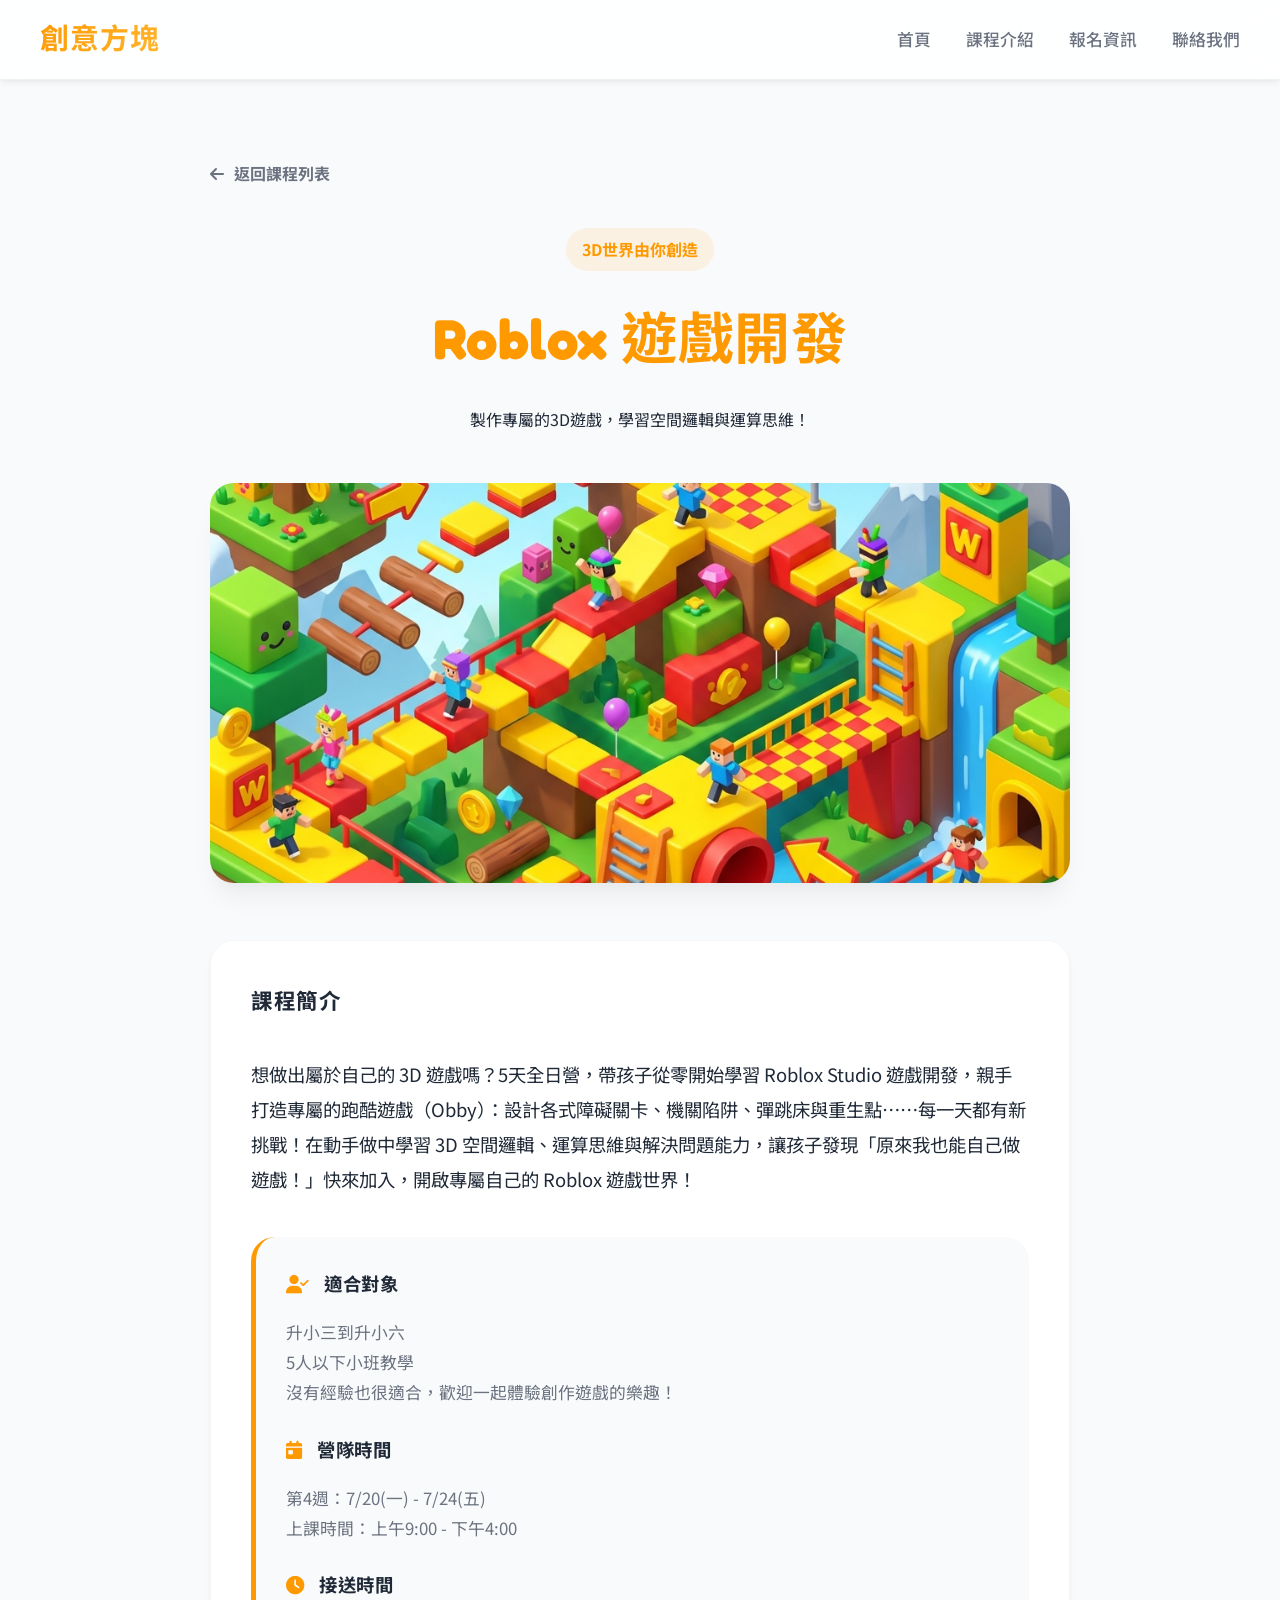
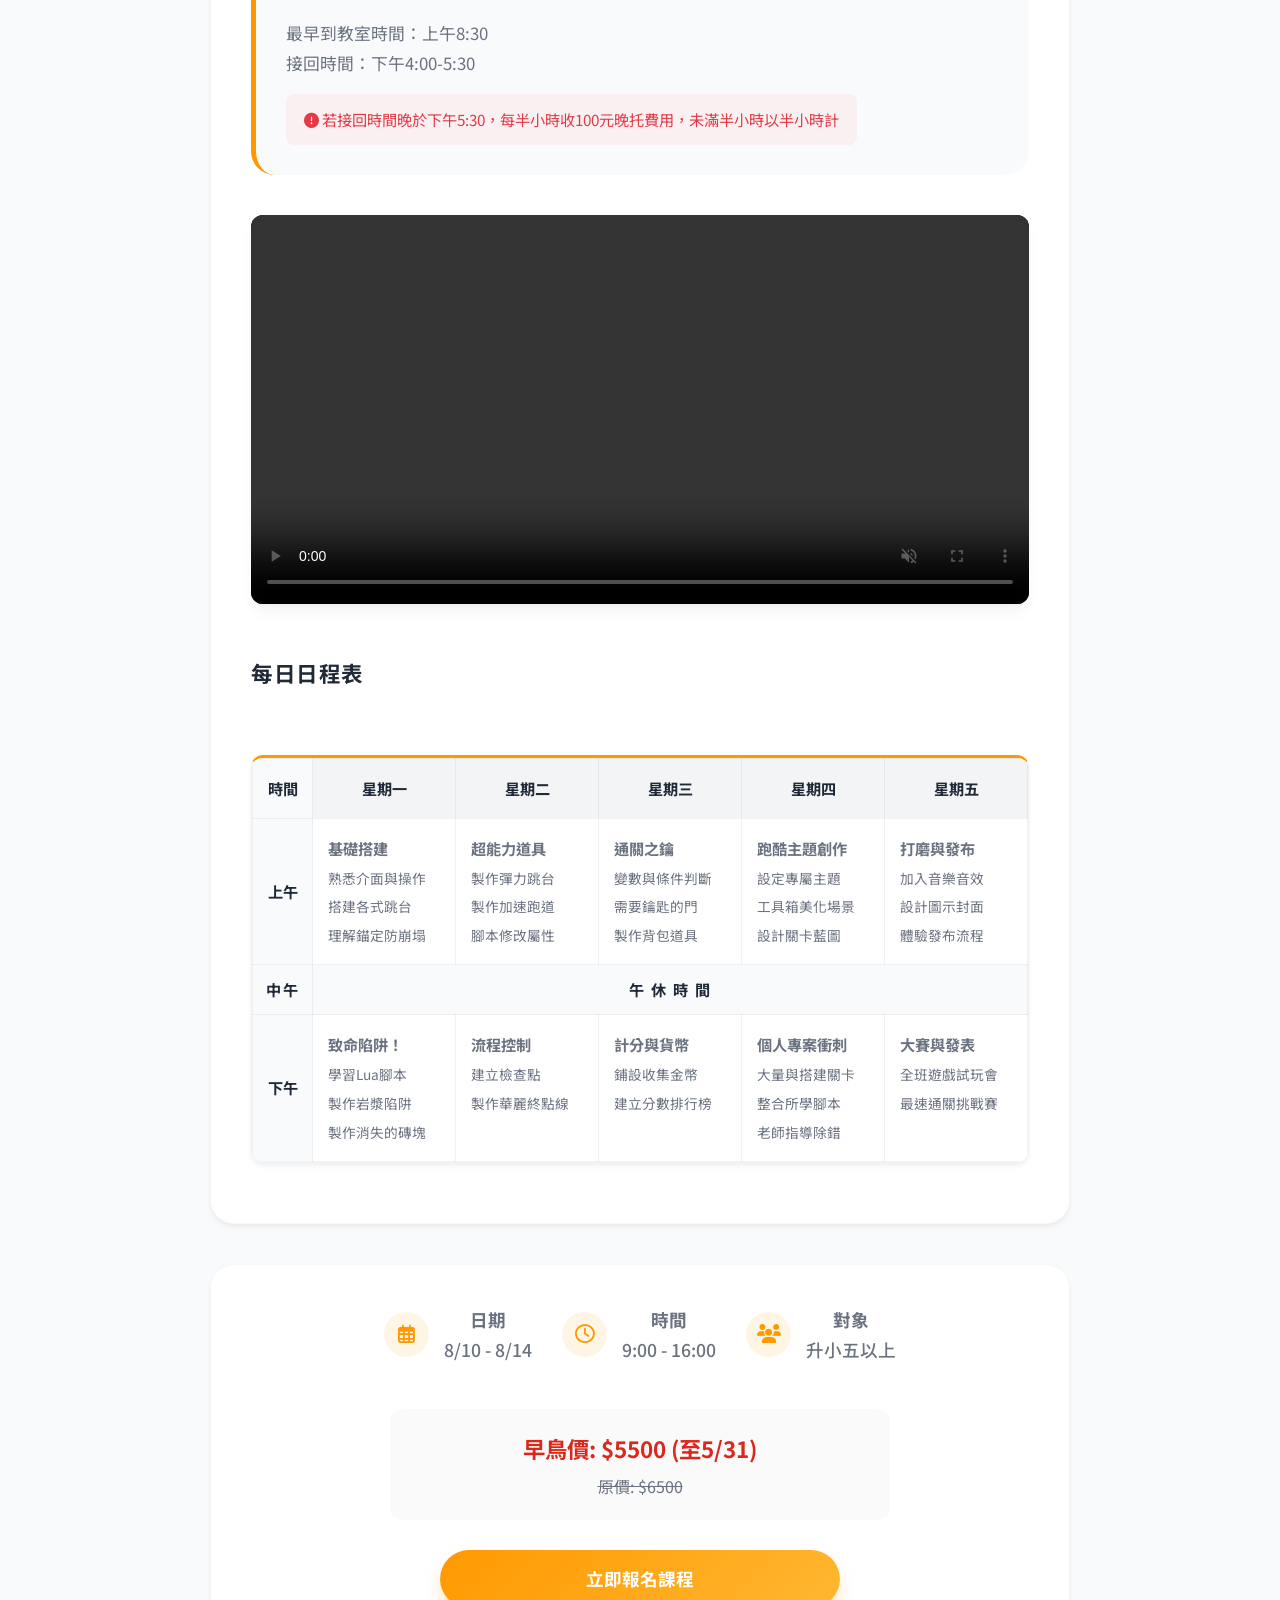
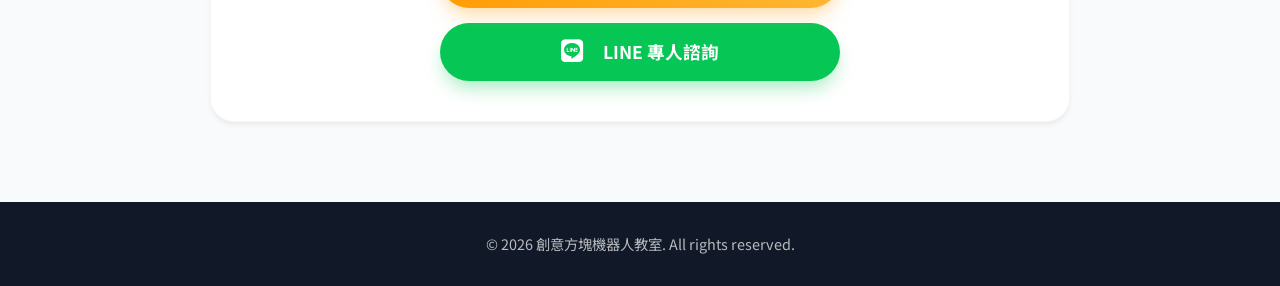
==== course-roblox.html @ 038cf98d "Initial commit with course layout updates" ====
<!DOCTYPE html>
<html lang="zh-TW">
<head>
    <meta charset="UTF-8">
    <meta name="viewport" content="width=device-width, initial-scale=1.0">
    <title>Roblox 遊戲開發 | 創意方塊</title>
    <link rel="stylesheet" href="style.css">
    <link href="https://fonts.googleapis.com/css2?family=Fredoka+One&family=Noto+Sans+TC:wght@400;500;700;900&display=swap" rel="stylesheet">
    <link rel="stylesheet" href="https://cdnjs.cloudflare.com/ajax/libs/font-awesome/6.4.0/css/all.min.css">
    <style>
        .course-page { 
            background: var(--bg-light);
            min-height: 100vh;
            display: flex;
            flex-direction: column;
        }
        .course-detail { 
            padding: 80px 20px; 
            max-width: 900px; 
            margin: 0 auto; 
            flex-grow: 1;
        }
        .course-header {
            text-align: center;
            margin-bottom: 50px;
        }
        .course-header h1 { 
            font-size: 3.5rem; 
            color: var(--primary-color); 
            margin-bottom: 20px; 
        }
        .course-badge {
            display: inline-block;
            background: var(--primary-light);
            color: var(--primary-color);
            padding: 8px 16px;
            border-radius: 50px;
            font-weight: 700;
            margin-bottom: 20px;
        }
        .hero-img { 
            width: 100%; 
            height: 400px;
            object-fit: cover;
            border-radius: var(--border-radius-main); 
            margin-bottom: 50px; 
            box-shadow: var(--shadow-lg); 
        }
        .content-grid { display: flex; flex-direction: column; gap: 40px; }
        .course-article {
            background: var(--bg-white);
            padding: 40px;
            border-radius: var(--border-radius-main);
            box-shadow: var(--shadow-sm);
            border: 1px solid rgba(0,0,0,0.03);
            font-size: 1.15rem; 
            line-height: 1.9; 
            color: var(--text-primary);
        }
        .sidebar-info {
            background: var(--bg-white);
            padding: 40px;
            border-radius: var(--border-radius-main);
            box-shadow: var(--shadow-sm);
            border: 1px solid rgba(0,0,0,0.03);
            text-align: center;
        }
        .info-list {
            list-style: none;
            margin-bottom: 30px;
            display: flex;
            justify-content: center;
            flex-wrap: wrap;
            gap: 30px;
        }
        .info-list li {
            font-size: 1.1rem;
            color: var(--text-secondary);
            display: flex;
            align-items: center;
            gap: 15px;
            margin-bottom: 15px;
            font-weight: 500;
        }
        .info-list i { color: var(--primary-color); display: flex; justify-content: center; align-items: center; width: 45px; height: 45px; flex-shrink: 0; font-size: 1.2rem; background: var(--primary-light); border-radius: 50%; }
        .price-box {
            background: rgba(0,0,0,0.02);
            padding: 20px;
            border-radius: var(--border-radius-sm);
            text-align: center;
            margin-bottom: 30px;
            max-width: 500px;
            margin-left: auto;
            margin-right: auto;
        }
        .price-box .early { color: var(--lego-red); font-size: 1.4rem; font-weight: 700; display: block; margin-bottom: 5px; }
        .price-box .orig { text-decoration: line-through; color: var(--text-secondary); }
        .back-btn {
            display: inline-flex;
            align-items: center;
            gap: 10px;
            color: var(--text-secondary);
            text-decoration: none;
            font-weight: 700;
            margin-bottom: 40px;
            transition: color 0.3s ease;
        }
        .back-btn:hover { color: var(--primary-color); }
        
        @media (max-width: 768px) {
            .content-grid { grid-template-columns: 1fr; }
            .course-header h1 { font-size: 2.5rem; }
            .hero-img { height: 250px; }
            .course-article { padding: 25px; }
        }
    </style>
</head>
<body class="course-page">
    <nav class="navbar">
        <div class="nav-container">
            <h1 class="logo">創意方塊</h1>
            <ul class="nav-links">
                <li><a href="index.html#home">首頁</a></li>
                <li><a href="index.html#courses">課程介紹</a></li>
                <li><a href="index.html#register">報名資訊</a></li>
                <li><a href="index.html#contact">聯絡我們</a></li>
            </ul>
        </div>
    </nav>

    <main class="course-detail">
        <a href="index.html#courses" class="back-btn"><i class="fa-solid fa-arrow-left"></i> 返回課程列表</a>
        
        <div class="course-header">
            <div class="course-badge">3D世界由你創造</div>
            <h1>Roblox 遊戲開發</h1>
            <p>製作專屬的3D遊戲，學習空間邏輯與運算思維！</p>
        </div>

        <img src="images/roblox.png" alt="Roblox 遊戲開發" class="hero-img">

        <div class="content-grid">
            <div class="course-article">
                <h3>課程簡介</h3>
                <br>
                <p>想做出屬於自己的 3D 遊戲嗎？5天全日營，帶孩子從零開始學習 Roblox Studio 遊戲開發，親手打造專屬的跑酷遊戲（Obby）：設計各式障礙關卡、機關陷阱、彈跳床與重生點……每一天都有新挑戰！在動手做中學習 3D 空間邏輯、運算思維與解決問題能力，讓孩子發現「原來我也能自己做遊戲！」快來加入，開啟專屬自己的 Roblox 遊戲世界！</p>
                <div class="course-logistics" style="border-left-color: var(--primary-color);">
                    <h4><i class="fa-solid fa-user-check" style="color: var(--primary-color);"></i> 適合對象</h4>
                    <p>升小三到升小六<br>5人以下小班教學<br>沒有經驗也很適合，歡迎一起體驗創作遊戲的樂趣！</p>
                    
                    <h4><i class="fa-solid fa-calendar-day" style="color: var(--primary-color);"></i> 營隊時間</h4>
                    <p>第4週：7/20(一) - 7/24(五)<br>上課時間：上午9:00 - 下午4:00</p>
                    
                    <h4><i class="fa-solid fa-clock" style="color: var(--primary-color);"></i> 接送時間</h4>
                    <p>最早到教室時間：上午8:30<br>接回時間：下午4:00-5:30</p>
                    <p class="warning-text"><i class="fa-solid fa-circle-exclamation"></i> 若接回時間晚於下午5:30，每半小時收100元晚托費用，未滿半小時以半小時計</p>
                </div>
                <!-- 課程精選活動影片 -->
                <div class="video-container" style="margin-top: 40px; text-align: center; background: #000; border-radius: 12px; overflow: hidden; box-shadow: var(--shadow-md);">
                    <video autoplay loop muted controls playsinline preload="metadata" style="width: 100%; max-height: 600px; display: block; object-fit: contain;">
                        <source src="images/roblox/Roblox營4：5_Full HD 1080p_HIGH_FR30.mp4" type="video/mp4">
                        您的瀏覽器不支援此影片格式。
                    </video>
                </div>

                
                <h3 style="margin-top: 50px;">每日日程表</h3>
                <div class="schedule-container" style="border-top: 3px solid var(--primary-color);">
                    <table class="schedule-table">
                        <thead>
                            <tr>
                                <th class="time-col">時間</th>
                                <th>星期一</th>
                                <th>星期二</th>
                                <th>星期三</th>
                                <th>星期四</th>
                                <th>星期五</th>
                            </tr>
                        </thead>
                        <tbody>
                            <tr>
                                <td class="time-col">上午</td>
                                <td><strong>基礎搭建</strong><br><span style="font-size: 0.9em;">熟悉介面與操作<br>搭建各式跳台<br>理解錨定防崩塌</span></td>
                                <td><strong>超能力道具</strong><br><span style="font-size: 0.9em;">製作彈力跳台<br>製作加速跑道<br>腳本修改屬性</span></td>
                                <td><strong>通關之鑰</strong><br><span style="font-size: 0.9em;">變數與條件判斷<br>需要鑰匙的門<br>製作背包道具</span></td>
                                <td><strong>跑酷主題創作</strong><br><span style="font-size: 0.9em;">設定專屬主題<br>工具箱美化場景<br>設計關卡藍圖</span></td>
                                <td><strong>打磨與發布</strong><br><span style="font-size: 0.9em;">加入音樂音效<br>設計圖示封面<br>體驗發布流程</span></td>
                            </tr>
                            <tr class="break-row">
                                <td class="time-col">中午</td>
                                <td colspan="5">午 休 時 間</td>
                            </tr>
                            <tr>
                                <td class="time-col">下午</td>
                                <td><strong>致命陷阱！</strong><br><span style="font-size: 0.9em;">學習Lua腳本<br>製作岩漿陷阱<br>製作消失的磚塊</span></td>
                                <td><strong>流程控制</strong><br><span style="font-size: 0.9em;">建立檢查點<br>製作華麗終點線</span></td>
                                <td><strong>計分與貨幣</strong><br><span style="font-size: 0.9em;">鋪設收集金幣<br>建立分數排行榜</span></td>
                                <td><strong>個人專案衝刺</strong><br><span style="font-size: 0.9em;">大量與搭建關卡<br>整合所學腳本<br>老師指導除錯</span></td>
                                <td><strong>大賽與發表</strong><br><span style="font-size: 0.9em;">全班遊戲試玩會<br>最速通關挑戰賽</span></td>
                            </tr>
                        </tbody>
                    </table>
                </div>
            </div>

            <aside class="sidebar-info">
                <ul class="info-list">
                    <li><i class="fa-regular fa-calendar-days"></i> <div><strong>日期</strong><br>8/10 - 8/14</div></li>
                    <li><i class="fa-regular fa-clock"></i> <div><strong>時間</strong><br>9:00 - 16:00</div></li>
                    <li><i class="fa-solid fa-users"></i> <div><strong>對象</strong><br>升小五以上</div></li>
                </ul>

                <div class="price-box">
                    <span class="early">早鳥價: $5500 (至5/31)</span>
                    <span class="orig">原價: $6500</span>
                </div>

                <a href="https://forms.gle/Cyem3i9cvwZY5Ler5" target="_blank" rel="noopener noreferrer" class="btn btn-primary" style="display: inline-block; width: 100%; max-width: 400px; ">
                    立即報名課程
                </a>
                <div style="margin-top: 15px;">
                    <a href="https://lin.ee/r2JlDBU" target="_blank" rel="noopener noreferrer" class="btn" style="display: flex; align-items: center; justify-content: center; width: 100%; max-width: 400px; margin: 0 auto; background: #06C755; color: white; border: none; box-shadow: 0 10px 20px -5px rgba(6, 199, 85, 0.4);"><i class="fa-brands fa-line" style="font-size: 1.4rem; margin-right: 10px;"></i>LINE 專人諮詢</a>
                </div>
            </aside>
        </div>
    </main>

    <footer class="footer">
        <p>&copy; 2026 創意方塊機器人教室. All rights reserved.</p>
    </footer>
    <script src="script.js"></script>
</body>
</html>
---- style.css ----
@import url('https://fonts.googleapis.com/css2?family=Fredoka+One&family=Noto+Sans+TC:wght@400;500;700;900&display=swap');

:root {
    --primary-color: #FF9900;
    --primary-light: rgba(255, 153, 0, 0.1);

    /* Classic Vibrant Lego Colors */
    --lego-red: #da291c;
    --lego-blue: #0055bf;
    --lego-yellow: #fcd116;
    --lego-green: #237841;
    --lego-white: #FFFFFF;
    
    /* Backgrounds & Text */
    --bg-light: #F9FAFB;
    --bg-white: #FFFFFF;
    --text-primary: #1F2937;
    --text-secondary: #6B7280;
    
    /* Modern Shadows */
    --shadow-sm: 0 4px 6px -1px rgba(0, 0, 0, 0.05), 0 2px 4px -1px rgba(0, 0, 0, 0.03);
    --shadow-md: 0 10px 15px -3px rgba(0, 0, 0, 0.05), 0 4px 6px -2px rgba(0, 0, 0, 0.025);
    --shadow-lg: 0 20px 25px -5px rgba(0, 0, 0, 0.05), 0 10px 10px -5px rgba(0, 0, 0, 0.02);
    --shadow-hover: 0 25px 35px -5px rgba(0, 0, 0, 0.1), 0 15px 15px -5px rgba(0, 0, 0, 0.05);
    
    --border-radius-main: 24px;
    --border-radius-sm: 12px;
}

* {
    margin: 0;
    padding: 0;
    box-sizing: border-box;
}

body {
    font-family: 'Noto Sans TC', sans-serif;
    background-color: var(--bg-light);
    color: var(--text-primary);
    line-height: 1.7;
    overflow-x: hidden;
    -webkit-font-smoothing: antialiased;
}

h1, h2, h3, h4, .logo, .early-bird {
    font-family: 'Fredoka One', 'Noto Sans TC', sans-serif;
    letter-spacing: 0.5px;
}

/* Typography Utility */
.text-center { text-align: center; }

/* Sticky Navigation (Glassmorphism) */
.navbar {
    position: sticky;
    top: 0;
    background: rgba(255, 255, 255, 0.85);
    backdrop-filter: blur(12px);
    -webkit-backdrop-filter: blur(12px);
    z-index: 1000;
    padding: 15px 20px;
    border-bottom: 1px solid rgba(0,0,0,0.05);
    box-shadow: var(--shadow-sm);
}

.nav-container {
    max-width: 1200px;
    margin: 0 auto;
    display: flex;
    justify-content: space-between;
    align-items: center;
}

.logo {
    font-size: 1.8rem;
    color: var(--lego-red);
    letter-spacing: 1px;
    background: linear-gradient(135deg, var(--primary-color), #FFB732);
    -webkit-background-clip: text;
    -webkit-text-fill-color: transparent;
}

.nav-links {
    list-style: none;
    display: flex;
    gap: 35px;
}

.nav-links li a {
    text-decoration: none;
    color: var(--text-secondary);
    font-weight: 500;
    font-size: 1.05rem;
    position: relative;
    transition: color 0.3s ease;
}

.nav-links li a:hover {
    color: var(--lego-blue);
}

.nav-links li a::after {
    content: '';
    position: absolute;
    width: 0;
    height: 3px;
    bottom: -6px;
    left: 50%;
    transform: translateX(-50%);
    background-color: var(--lego-blue);
    border-radius: 3px;
    transition: width 0.3s ease;
}

.nav-links li a:hover::after {
    width: 100%;
}

/* Master Button Style */
.btn {
    display: inline-flex;
    align-items: center;
    justify-content: center;
    gap: 10px;
    padding: 14px 28px;
    border-radius: 50px;
    text-decoration: none;
    font-family: 'Noto Sans TC', sans-serif;
    font-weight: 700;
    font-size: 1.1rem;
    cursor: pointer;
    border: none;
    transition: all 0.3s cubic-bezier(0.4, 0, 0.2, 1);
}

.btn-primary { 
    background: linear-gradient(135deg, var(--primary-color) 0%, #FFB732 100%); 
    color: var(--lego-white); 
    box-shadow: 0 10px 20px -5px rgba(255, 153, 0, 0.4);
}
.btn-primary:hover {
    transform: translateY(-3px);
    box-shadow: 0 15px 25px -5px rgba(255, 153, 0, 0.5);
}

.btn-yellow { 
    background: linear-gradient(135deg, var(--lego-yellow) 0%, #F59E0B 100%); 
    color: var(--lego-white);
    text-shadow: 0px 1px 2px rgba(0,0,0,0.1);
    box-shadow: 0 10px 20px -5px rgba(251, 191, 36, 0.4);
}
.btn-yellow:hover {
    transform: translateY(-3px);
    box-shadow: 0 15px 25px -5px rgba(251, 191, 36, 0.5);
}

.btn-large { padding: 16px 36px; font-size: 1.2rem; }
.btn-jumbo { padding: 20px 45px; font-size: 1.3rem; }

/* Pulse Animation for CTA */
@keyframes pulse {
    0% { transform: scale(1); box-shadow: 0 10px 20px -5px rgba(251, 191, 36, 0.4); }
    50% { transform: scale(1.05); box-shadow: 0 15px 30px -5px rgba(251, 191, 36, 0.6); }
    100% { transform: scale(1); box-shadow: 0 10px 20px -5px rgba(251, 191, 36, 0.4); }
}

.pulse-animation {
    animation: pulse 2s infinite cubic-bezier(0.4, 0, 0.2, 1);
}

/* Sections Global */
.section-container {
    max-width: 1200px;
    margin: 0 auto;
    padding: 100px 20px;
}

.section-title {
    text-align: center;
    font-size: 2.8rem;
    margin-bottom: 60px;
    color: var(--text-primary);
    position: relative;
}

.section-title::after {
    content: '';
    position: absolute;
    width: 60px;
    height: 5px;
    background: linear-gradient(90deg, var(--lego-blue), var(--lego-green));
    bottom: -15px;
    left: 50%;
    transform: translateX(-50%);
    border-radius: 5px;
}

/* Hero Section */
.hero {
    position: relative;
    background-color: var(--bg-white);
    padding: 80px 20px;
    text-align: center;
    overflow: hidden;
    display: flex;
    justify-content: center;
    align-items: center;
}

.hero::before {
    content: '';
    position: absolute;
    top: 50%;
    left: 50%;
    transform: translate(-50%, -50%);
    width: 150vw;
    height: 150vw;
    background: radial-gradient(circle, rgba(59, 130, 246, 0.05) 0%, rgba(255, 255, 255, 0) 70%);
    z-index: 0;
    pointer-events: none;
}

.hero-content {
    position: relative;
    z-index: 10;
    max-width: 800px;
    margin: 0 auto;
    background: rgba(255, 255, 255, 0.6);
    backdrop-filter: blur(20px);
    -webkit-backdrop-filter: blur(20px);
    padding: 70px 40px;
    border-radius: var(--border-radius-main);
    box-shadow: var(--shadow-lg);
    border: 1px solid rgba(255,255,255,0.8);
}

.hero .subtitle {
    font-size: 1.4rem;
    color: var(--lego-blue);
    margin-bottom: 15px;
    font-weight: 500;
}

.hero .title {
    font-size: 4.5rem;
    line-height: 1.2;
    margin-bottom: 25px;
    color: var(--text-primary);
}

.hero .title span {
    background: linear-gradient(135deg, var(--lego-red), #FF8A8A);
    -webkit-background-clip: text;
    -webkit-text-fill-color: transparent;
}

.hero .tagline {
    font-size: 1.25rem;
    font-weight: 500;
    margin-bottom: 40px;
    color: var(--text-secondary);
}

/* Decorative Orbs (Reused .brick class for easy HTML integration) */
.brick {
    position: absolute;
    border-radius: 50%;
    filter: blur(40px);
    opacity: 0.6;
    z-index: 1;
    animation: float 8s ease-in-out infinite;
}

.brick::before, .brick::after { display: none; }

.brick-red { background-color: var(--lego-red); width: 300px; height: 300px; }
.brick-blue { background-color: var(--lego-blue); width: 250px; height: 250px; }
.brick-yellow { background-color: var(--lego-yellow); width: 350px; height: 350px; }
.brick-green { background-color: var(--lego-green); width: 200px; height: 200px; }

.brick-1 { top: -5%; left: 5%; animation-delay: 0s; }
.brick-2 { bottom: -10%; right: 5%; animation-delay: -2s; }
.brick-3 { top: 20%; right: 10%; animation-delay: -4s; }
.brick-4 { bottom: 15%; left: 10%; animation-delay: -6s; }

@keyframes float {
    0% { transform: translateY(0) scale(1); }
    50% { transform: translateY(-30px) scale(1.05); }
    100% { transform: translateY(0) scale(1); }
}

/* Courses Section */
.courses {
    background-color: var(--bg-light);
}

.cards-grid {
    display: grid;
    grid-template-columns: repeat(auto-fit, minmax(320px, 1fr));
    gap: 40px;
}

.course-card {
    background: var(--bg-white);
    border-radius: var(--border-radius-main);
    overflow: hidden;
    box-shadow: var(--shadow-md);
    transition: all 0.4s cubic-bezier(0.4, 0, 0.2, 1);
    display: flex;
    flex-direction: column;
    border: 1px solid rgba(0,0,0,0.03);
    position: relative;
    text-decoration: none;
    cursor: pointer;
}

.course-card::before {
    content: '';
    position: absolute;
    top: 0;
    left: 0;
    width: 100%;
    height: 6px;
    z-index: 2;
}
.card-blue::before { background: var(--lego-blue); }
.card-red::before { background: var(--lego-red); }
.card-green::before { background: var(--lego-green); }

.course-card:hover {
    transform: translateY(-12px);
    box-shadow: var(--shadow-hover);
}

.card-img-wrapper {
    height: 220px;
    background-color: #f0f4f8;
    position: relative;
    overflow: hidden;
}

.card-img-wrapper img {
    width: 100%;
    height: 100%;
    object-fit: cover;
    transition: transform 0.6s cubic-bezier(0.4, 0, 0.2, 1);
}

.course-card:hover .card-img-wrapper img {
    transform: scale(1.08);
}

.card-content {
    padding: 35px 30px;
    display: flex;
    flex-direction: column;
    flex-grow: 1;
}

.card-content h3 {
    font-size: 1.6rem;
    margin-bottom: 20px;
    color: var(--text-primary);
}

.course-info {
    list-style: none;
    margin-bottom: 25px;
}

.course-info li {
    margin-bottom: 12px;
    display: flex;
    align-items: center;
    gap: 12px;
    color: var(--text-secondary);
    font-size: 0.95rem;
    font-weight: 500;
}

.course-info i {
    width: 32px;
    height: 32px;
    display: flex;
    justify-content: center;
    align-items: center;
    background: var(--primary-light);
    border-radius: 50%;
    color: var(--text-primary);
    font-size: 0.9rem;
}

.card-blue .course-info i { color: var(--lego-blue); background: var(--primary-light); }
.card-red .course-info i { color: var(--lego-red); background: var(--primary-light); }
.card-green .course-info i { color: var(--lego-green); background: var(--primary-light); }

.price {
    background: rgba(0,0,0,0.02);
    padding: 15px 20px;
    border-radius: var(--border-radius-sm);
    margin-bottom: 25px;
    display: flex;
    flex-direction: column;
    gap: 5px;
}

.early-bird {
    color: var(--lego-red);
    font-size: 1.2rem;
}

.original {
    text-decoration: line-through;
    color: var(--text-secondary);
    font-size: 0.9rem;
}

.description {
    color: var(--text-secondary);
    font-size: 0.95rem;
    flex-grow: 1;
    line-height: 1.8;
}

.card-action {
    margin-top: 20px;
    font-weight: 700;
    font-size: 1rem;
    display: flex;
    align-items: center;
    gap: 8px;
    transition: gap 0.3s ease;
}

.course-card:hover .card-action {
    gap: 12px;
}

.card-blue .card-action { color: var(--lego-blue); }
.card-red .card-action { color: var(--lego-red); }
.card-green .card-action { color: var(--lego-green); }

/* Registration Section */
.register {
    background: linear-gradient(135deg, var(--lego-blue) 0%, #2563EB 100%);
    color: var(--lego-white);
    padding: 80px 0;
    position: relative;
    overflow: hidden;
}

.register::before {
    content: '';
    position: absolute;
    top: -50%;
    right: -10%;
    width: 600px;
    height: 600px;
    background: radial-gradient(circle, rgba(255,255,255,0.1) 0%, rgba(255,255,255,0) 70%);
    border-radius: 50%;
}

.register .section-title {
    color: var(--lego-white);
}

.register .section-title::after {
    background: var(--lego-yellow);
}

.register p {
    font-size: 1.2rem;
    margin-bottom: 40px;
    opacity: 0.9;
    max-width: 600px;
    margin-left: auto;
    margin-right: auto;
    text-align: center;
}

/* Contact Section */
.contact {
    background-color: var(--bg-white);
}

.contact-grid {
    display: grid;
    grid-template-columns: 1fr 1fr;
    gap: 0;
    background: var(--bg-white);
    border-radius: var(--border-radius-main);
    box-shadow: var(--shadow-lg);
    overflow: hidden;
    border: 1px solid rgba(0,0,0,0.03);
}

.contact-info {
    padding: 60px 50px;
    display: flex;
    flex-direction: column;
    justify-content: center;
    gap: 45px;
}

.info-item {
    display: flex;
    align-items: flex-start;
    gap: 25px;
}

.icon-wrapper {
    width: 65px;
    height: 65px;
    border-radius: 20px;
    display: flex;
    justify-content: center;
    align-items: center;
    font-size: 1.6rem;
    color: var(--lego-white);
    flex-shrink: 0;
    box-shadow: var(--shadow-sm);
}

.bg-green { background: linear-gradient(135deg, #06C755, #05A044); }
.bg-red { background: linear-gradient(135deg, #EA4335, #C5221F); }

.info-item h4 {
    font-size: 1.3rem;
    margin-bottom: 8px;
    color: var(--text-primary);
}

.info-item p {
    color: var(--text-secondary);
    margin-bottom: 8px;
    font-size: 0.95rem;
}

/* Schedule Table */
.schedule-container {
    margin-top: 60px;
    margin-bottom: 20px;
    overflow-x: auto;
    border-radius: var(--border-radius-sm);
    box-shadow: var(--shadow-sm);
    border: 1px solid rgba(0,0,0,0.05);
}

.schedule-table {
    width: 100%;
    table-layout: fixed;
    border-collapse: collapse;
    min-width: 650px;
    background: var(--bg-white);
}

.schedule-table th, .schedule-table td {
    padding: 15px;
    border: 1px solid rgba(0,0,0,0.05);
    font-size: 0.95rem;
}

.schedule-table th {
    background-color: #F3F4F6;
    color: var(--text-primary);
    font-weight: 700;
    text-align: center;
}

.schedule-table td {
    color: var(--text-secondary);
    text-align: left;
    vertical-align: top;
}

.schedule-table .time-col {
    font-weight: 700;
    color: var(--text-primary);
    background-color: #F9FAFB;
    width: 60px;
    padding: 15px 10px;
    text-align: center;
    vertical-align: middle;
}

.schedule-table .break-row td {
    background-color: #F9FAFB;
    font-weight: 700;
    letter-spacing: 2px;
    color: var(--text-primary);
    padding: 10px;
    text-align: center;
    vertical-align: middle;
}

.contact-link, .address-text {
    font-weight: 500;
    color: var(--lego-blue);
    text-decoration: none;
    font-size: 1rem;
    display: inline-block;
}

.contact-link:hover {
    text-decoration: underline;
}

.address-text {
    color: var(--text-primary);
}

.map-container {
    height: 100%;
    min-height: 400px;
}

.map-container iframe {
    width: 100%;
    height: 100%;
    filter: grayscale(10%) contrast(1.05);
}

/* Footer */
.footer {
    background-color: #111827;
    color: rgba(255,255,255,0.7);
    text-align: center;
    padding: 30px 20px;
    font-size: 0.9rem;
}

/* Responsive */
@media (max-width: 992px) {
    .contact-grid {
        grid-template-columns: 1fr;
    }
    .map-container {
        border-top: 1px solid rgba(0,0,0,0.05);
    }
    .hero .title {
        font-size: 3.5rem;
    }
}

@media (max-width: 768px) {
    .hero {
        padding: 100px 20px;
    }
    .nav-links {
        display: none;
    }
    .hero-content {
        padding: 40px 25px;
    }
    .hero .title {
        font-size: 2.8rem;
    }
    .section-title {
        font-size: 2.2rem;
    }
    .contact-info {
        padding: 40px 30px;
    }
    .brick { display: none; }
}

.course-logistics {
    background: #F9FAFB;
    border-radius: var(--border-radius-main);
    padding: 30px;
    margin-top: 40px;
    margin-bottom: 40px;
    border-left: 5px solid var(--lego-blue);
}
.course-logistics h4 {
    color: var(--text-primary);
    font-size: 1.15rem;
    margin-bottom: 15px;
    margin-top: 25px;
}
.course-logistics h4:first-child {
    margin-top: 0;
}
.course-logistics h4 i {
    margin-right: 10px;
}
.course-logistics p {
    color: var(--text-secondary);
    line-height: 1.8;
    margin-bottom: 0;
    font-size: 1.05rem;
}
.warning-text {
    color: #e63946 !important;
    font-size: 0.95rem !important;
    margin-top: 15px !important;
    background: rgba(230, 57, 70, 0.05);
    padding: 12px 18px;
    border-radius: 8px;
    display: inline-block;
}
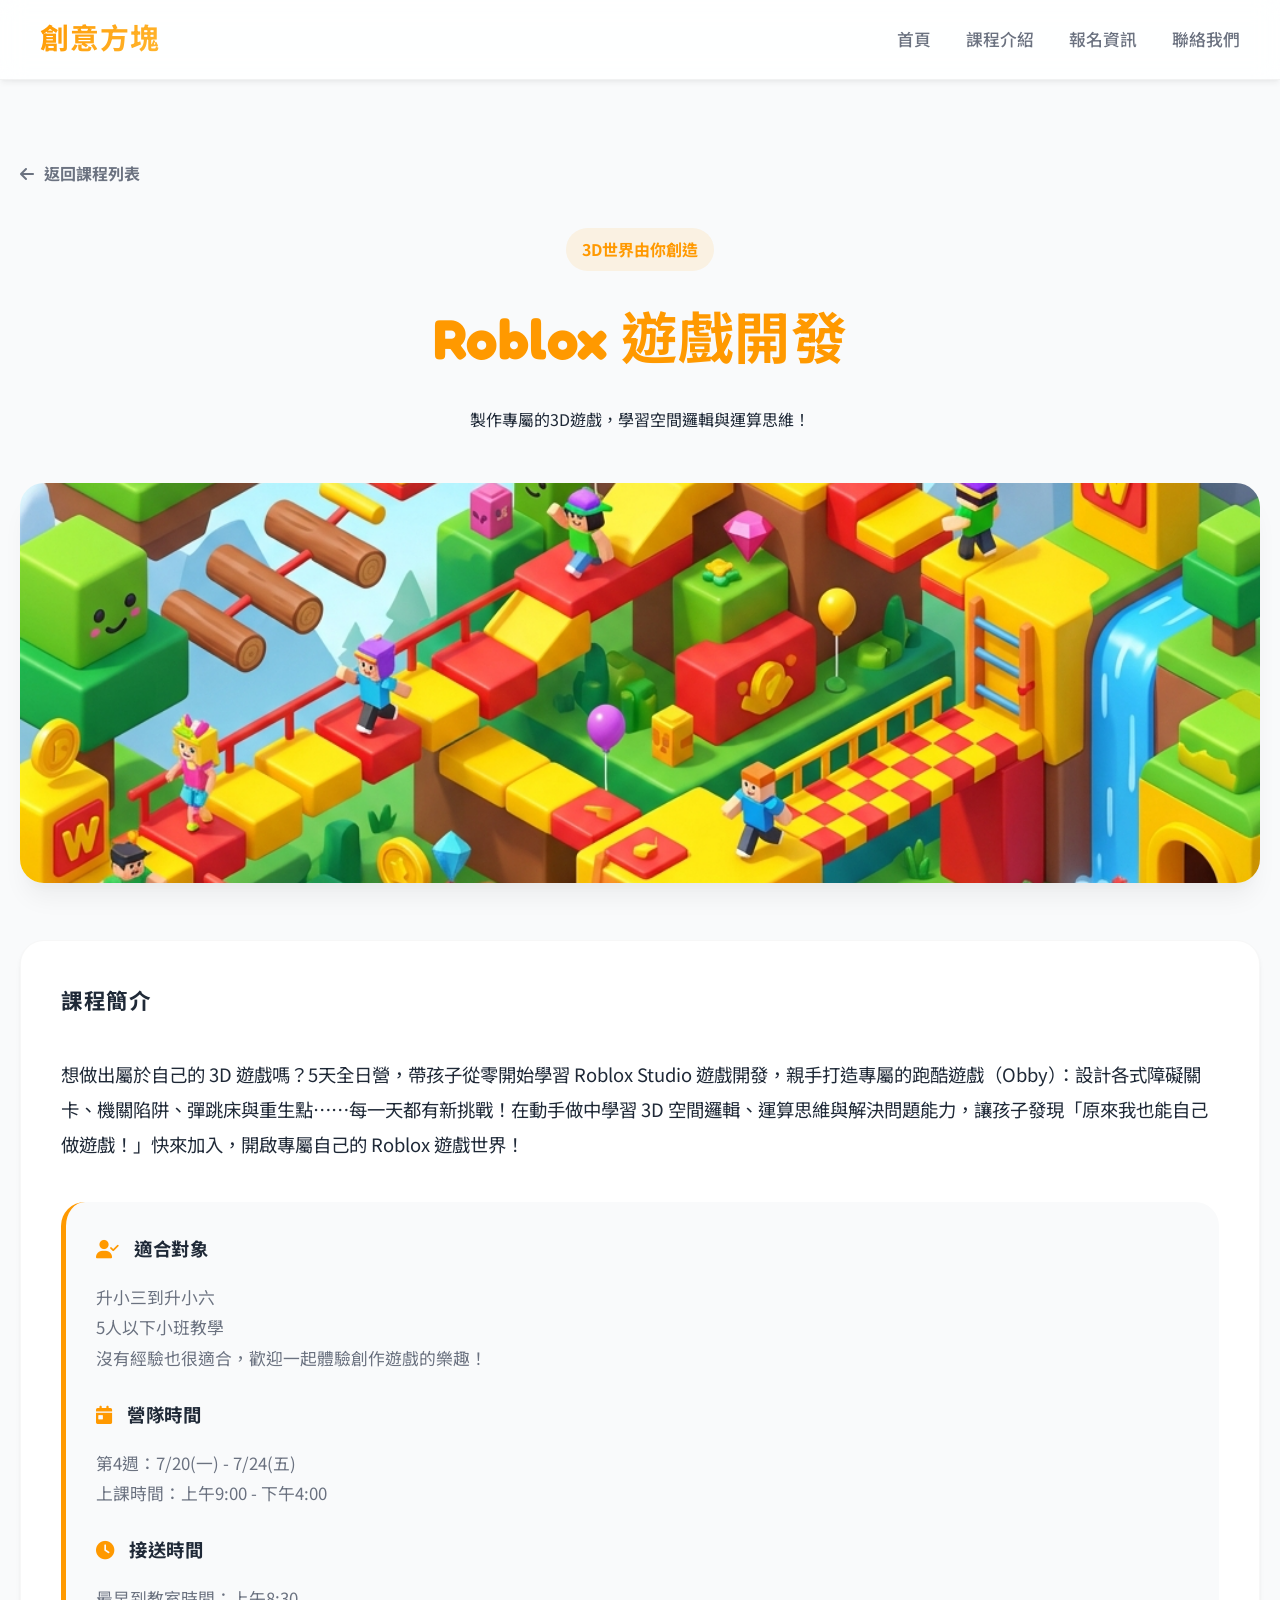
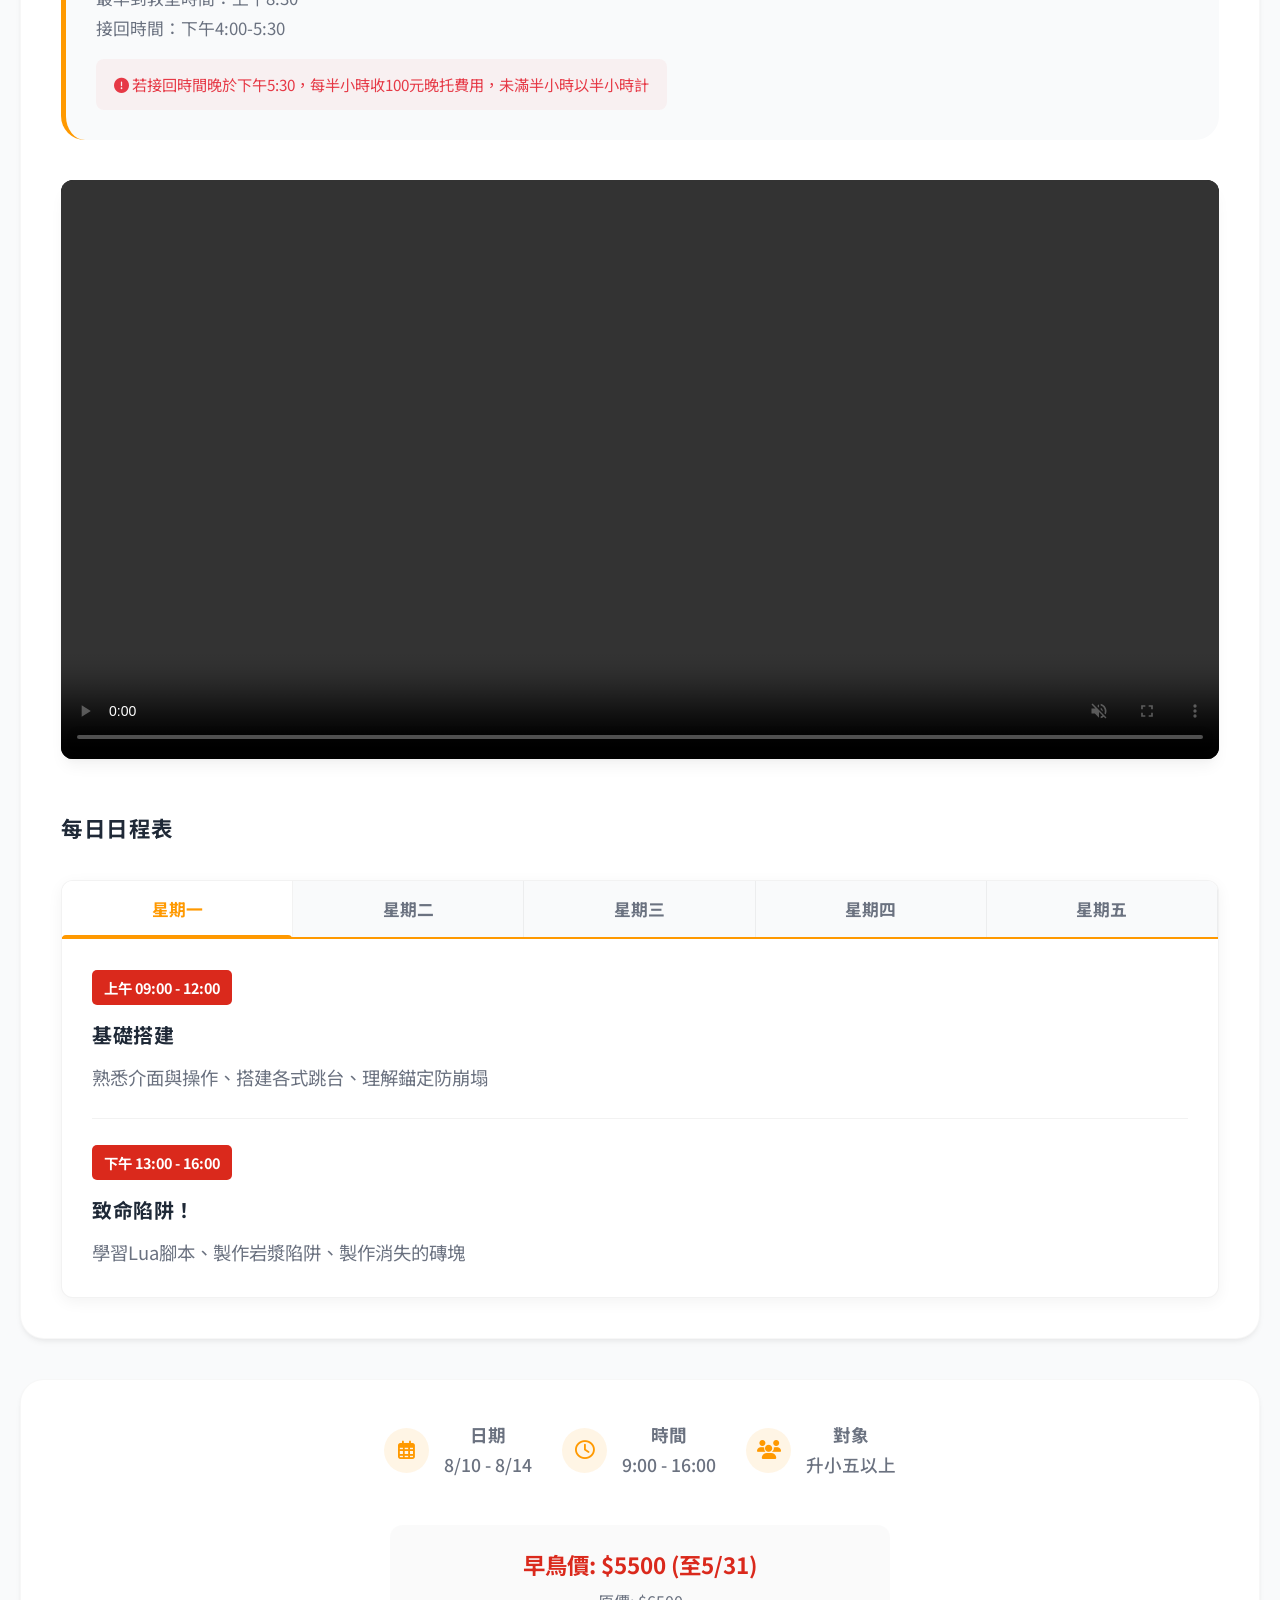
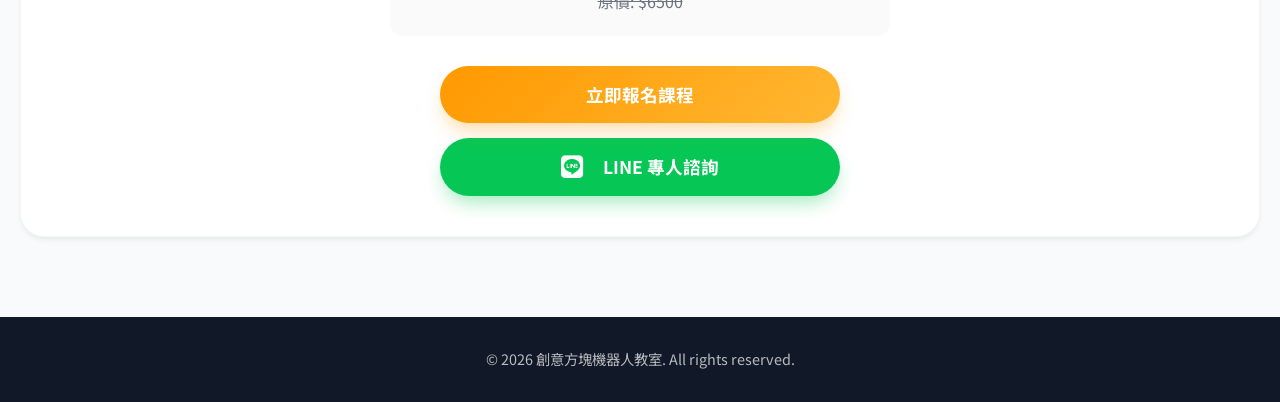
==== commit 04ced326: "Refactor schedule to responsive Tab UI and solve mobile blowout" ====
--- a/course-roblox.html
+++ b/course-roblox.html
@@ -165,41 +165,74 @@
 
                 
                 <h3 style="margin-top: 50px;">每日日程表</h3>
-                <div class="schedule-container" style="border-top: 3px solid var(--primary-color);">
-                    <table class="schedule-table">
-                        <thead>
-                            <tr>
-                                <th class="time-col">時間</th>
-                                <th>星期一</th>
-                                <th>星期二</th>
-                                <th>星期三</th>
-                                <th>星期四</th>
-                                <th>星期五</th>
-                            </tr>
-                        </thead>
-                        <tbody>
-                            <tr>
-                                <td class="time-col">上午</td>
-                                <td><strong>基礎搭建</strong><br><span style="font-size: 0.9em;">熟悉介面與操作<br>搭建各式跳台<br>理解錨定防崩塌</span></td>
-                                <td><strong>超能力道具</strong><br><span style="font-size: 0.9em;">製作彈力跳台<br>製作加速跑道<br>腳本修改屬性</span></td>
-                                <td><strong>通關之鑰</strong><br><span style="font-size: 0.9em;">變數與條件判斷<br>需要鑰匙的門<br>製作背包道具</span></td>
-                                <td><strong>跑酷主題創作</strong><br><span style="font-size: 0.9em;">設定專屬主題<br>工具箱美化場景<br>設計關卡藍圖</span></td>
-                                <td><strong>打磨與發布</strong><br><span style="font-size: 0.9em;">加入音樂音效<br>設計圖示封面<br>體驗發布流程</span></td>
-                            </tr>
-                            <tr class="break-row">
-                                <td class="time-col">中午</td>
-                                <td colspan="5">午 休 時 間</td>
-                            </tr>
-                            <tr>
-                                <td class="time-col">下午</td>
-                                <td><strong>致命陷阱！</strong><br><span style="font-size: 0.9em;">學習Lua腳本<br>製作岩漿陷阱<br>製作消失的磚塊</span></td>
-                                <td><strong>流程控制</strong><br><span style="font-size: 0.9em;">建立檢查點<br>製作華麗終點線</span></td>
-                                <td><strong>計分與貨幣</strong><br><span style="font-size: 0.9em;">鋪設收集金幣<br>建立分數排行榜</span></td>
-                                <td><strong>個人專案衝刺</strong><br><span style="font-size: 0.9em;">大量與搭建關卡<br>整合所學腳本<br>老師指導除錯</span></td>
-                                <td><strong>大賽與發表</strong><br><span style="font-size: 0.9em;">全班遊戲試玩會<br>最速通關挑戰賽</span></td>
-                            </tr>
-                        </tbody>
-                    </table>
+                <div class="modern-tabs">
+                    <div class="tab-nav">
+                        <button class="tab-btn active" onclick="switchTab(event, 'day1', 'course-roblox.html')">星期一</button>
+                        <button class="tab-btn" onclick="switchTab(event, 'day2', 'course-roblox.html')">星期二</button>
+                        <button class="tab-btn" onclick="switchTab(event, 'day3', 'course-roblox.html')">星期三</button>
+                        <button class="tab-btn" onclick="switchTab(event, 'day4', 'course-roblox.html')">星期四</button>
+                        <button class="tab-btn" onclick="switchTab(event, 'day5', 'course-roblox.html')">星期五</button>
+                    </div>
+                    <div id="day1_course-roblox" class="tab-content active">
+                        <div class="time-block">
+                            <span class="badge" style="background:var(--lego-red);">上午 09:00 - 12:00</span>
+                            <h4>基礎搭建</h4>
+                            <p>熟悉介面與操作、搭建各式跳台、理解錨定防崩塌</p>
+                        </div>
+                        <div class="time-block">
+                            <span class="badge afternoon">下午 13:00 - 16:00</span>
+                            <h4>致命陷阱！</h4>
+                            <p>學習Lua腳本、製作岩漿陷阱、製作消失的磚塊</p>
+                        </div>
+                    </div>
+                    <div id="day2_course-roblox" class="tab-content ">
+                        <div class="time-block">
+                            <span class="badge" style="background:var(--lego-red);">上午 09:00 - 12:00</span>
+                            <h4>超能力道具</h4>
+                            <p>製作彈力跳台、製作加速跑道、腳本修改屬性</p>
+                        </div>
+                        <div class="time-block">
+                            <span class="badge afternoon">下午 13:00 - 16:00</span>
+                            <h4>流程控制</h4>
+                            <p>建立檢查點、製作華麗終點線</p>
+                        </div>
+                    </div>
+                    <div id="day3_course-roblox" class="tab-content ">
+                        <div class="time-block">
+                            <span class="badge" style="background:var(--lego-red);">上午 09:00 - 12:00</span>
+                            <h4>通關之鑰</h4>
+                            <p>變數與條件判斷、需要鑰匙的門、製作背包道具</p>
+                        </div>
+                        <div class="time-block">
+                            <span class="badge afternoon">下午 13:00 - 16:00</span>
+                            <h4>計分與貨幣</h4>
+                            <p>鋪設收集金幣、建立分數排行榜</p>
+                        </div>
+                    </div>
+                    <div id="day4_course-roblox" class="tab-content ">
+                        <div class="time-block">
+                            <span class="badge" style="background:var(--lego-red);">上午 09:00 - 12:00</span>
+                            <h4>跑酷主題創作</h4>
+                            <p>設定專屬主題、工具箱美化場景、設計關卡藍圖</p>
+                        </div>
+                        <div class="time-block">
+                            <span class="badge afternoon">下午 13:00 - 16:00</span>
+                            <h4>個人專案衝刺</h4>
+                            <p>大量與搭建關卡、整合所學腳本、老師指導除錯</p>
+                        </div>
+                    </div>
+                    <div id="day5_course-roblox" class="tab-content ">
+                        <div class="time-block">
+                            <span class="badge" style="background:var(--lego-red);">上午 09:00 - 12:00</span>
+                            <h4>打磨與發布</h4>
+                            <p>加入音樂音效、設計圖示封面、體驗發布流程</p>
+                        </div>
+                        <div class="time-block">
+                            <span class="badge afternoon">下午 13:00 - 16:00</span>
+                            <h4>大賽與發表</h4>
+                            <p>全班遊戲試玩會、最速通關挑戰賽</p>
+                        </div>
+                    </div>
                 </div>
             </div>
 
@@ -229,5 +262,33 @@
         <p>&copy; 2026 創意方塊機器人教室. All rights reserved.</p>
     </footer>
     <script src="script.js"></script>
+
+    <script>
+        function switchTab(evt, dayName, fileRef) {
+            let contextId = fileRef.replace('.html', '');
+            let tabcontent = document.querySelectorAll('.tab-content[id$="_' + contextId + '"]');
+            for (let i = 0; i < tabcontent.length; i++) {
+                tabcontent[i].style.display = "none";
+                tabcontent[i].classList.remove("active");
+            }
+
+            let tabbuttons = evt.currentTarget.parentElement.getElementsByClassName("tab-btn");
+            for (let i = 0; i < tabbuttons.length; i++) {
+                tabbuttons[i].className = tabbuttons[i].className.replace(" active", "");
+            }
+
+            let targetId = dayName + "_" + contextId;
+            document.getElementById(targetId).style.display = "block";
+            // Use small timeout to allow display:block to apply before animating opacity
+            setTimeout(() => document.getElementById(targetId).classList.add("active"), 10);
+            evt.currentTarget.className += " active";
+        }
+        
+        // initialize
+        document.addEventListener("DOMContentLoaded", () => {
+            const tabs = document.querySelectorAll('.tab-content');
+            tabs.forEach(t => { if(!t.classList.contains('active')) t.style.display = 'none'; });
+        });
+    </script>
 </body>
 </html>
--- a/style.css
+++ b/style.css
@@ -699,3 +699,217 @@
     border-radius: 8px;
     display: inline-block;
 }
+
+
+/* Mobile Responsive Course Schedule Improvements */
+.mobile-scroll-hint {
+    display: none;
+    color: var(--text-secondary);
+    font-size: 0.95rem;
+    text-align: right;
+    margin-bottom: 5px;
+    font-weight: 500;
+}
+.mobile-scroll-hint i {
+    margin-right: 5px;
+    animation: swipeLeftRight 2s infinite ease-in-out;
+}
+
+@keyframes swipeLeftRight {
+    0%, 100% { transform: translateX(0); }
+    50% { transform: translateX(8px); }
+}
+
+@media (max-width: 850px) {
+    .mobile-scroll-hint { display: block; }
+    .schedule-container {
+        margin-top: 10px !important;
+        -webkit-overflow-scrolling: touch;
+        box-shadow: none;
+        border-right: 1px solid rgba(0,0,0,0.05); /* helps define edge during scrolling */
+    }
+    .schedule-table {
+        min-width: 750px; 
+    }
+    .course-logistics {
+        padding: 20px;
+        margin-top: 30px;
+        margin-bottom: 30px;
+    }
+    .course-logistics h4 {
+        font-size: 1.1rem;
+    }
+    .course-logistics p {
+        font-size: 1rem;
+    }
+}
+
+
+/* Layout blowout fix for mobile tables */
+.content-grid,
+.course-article,
+.schedule-container {
+    min-width: 0;
+    max-width: 100%;
+}
+
+
+/* ULTIMATE MOBILE BLOWOUT FIX */
+html, body {
+    overflow-x: hidden;
+    max-width: 100vw;
+}
+
+body.course-page, 
+.course-detail,
+.content-grid,
+.course-article,
+.schedule-container {
+    min-width: 0 !important;
+    max-width: 100vw !important;
+}
+
+.course-detail {
+    width: 100%;
+}
+
+.course-article {
+    width: 100%;
+    overflow-x: hidden; /* Clamp any leakage escaping from schedule-table */
+}
+
+/* Ensure the table container handles its own scrolling bounded to 100vw minus paddings */
+.schedule-container {
+    width: 100%;
+    overflow-x: auto !important;
+    -webkit-overflow-scrolling: touch;
+}
+
+/* Ensure hero image scales correctly without blowing out */
+.hero-img {
+    max-width: 100%;
+}
+
+
+/* Modern Tabs System */
+.modern-tabs {
+    margin-top: 30px;
+    background: #fff;
+    border-radius: 12px;
+    box-shadow: 0 4px 15px rgba(0,0,0,0.05);
+    border: 1px solid rgba(0,0,0,0.05);
+    overflow: hidden;
+}
+
+.tab-nav {
+    display: flex;
+    background: #F9FAFB;
+    border-bottom: 2px solid var(--primary-color);
+    overflow-x: auto;
+    -webkit-overflow-scrolling: touch;
+    white-space: nowrap;
+}
+
+/* Hide scrollbar for a cleaner look */
+.tab-nav::-webkit-scrollbar {
+    display: none;
+}
+.tab-nav {
+    -ms-overflow-style: none;
+    scrollbar-width: none;
+}
+
+.tab-btn {
+    padding: 16px 24px;
+    cursor: pointer;
+    border: none;
+    background: transparent;
+    color: var(--text-secondary);
+    font-size: 1.05rem;
+    font-weight: 700;
+    font-family: inherit;
+    transition: all 0.3s ease;
+    flex-grow: 1;
+    text-align: center;
+    position: relative;
+    border-right: 1px solid rgba(0,0,0,0.05);
+}
+
+.tab-btn:hover {
+    background: rgba(0, 95, 158, 0.05);
+    color: var(--primary-color);
+}
+
+.tab-btn.active {
+    background: #fff;
+    color: var(--primary-color);
+}
+
+.tab-btn.active::after {
+    content: '';
+    position: absolute;
+    bottom: -2px;
+    left: 0;
+    width: 100%;
+    height: 4px;
+    background: var(--primary-color);
+    border-radius: 4px 4px 0 0;
+}
+
+.tab-content {
+    display: none;
+    padding: 30px;
+    animation: fadeIn 0.4s ease;
+}
+
+.tab-content.active {
+    display: block;
+}
+
+@keyframes fadeIn {
+    from { opacity: 0; transform: translateY(5px); }
+    to { opacity: 1; transform: translateY(0); }
+}
+
+.time-block {
+    margin-bottom: 25px;
+    padding-bottom: 25px;
+    border-bottom: 1px solid rgba(0,0,0,0.05);
+}
+
+.time-block:last-child {
+    margin-bottom: 0;
+    padding-bottom: 0;
+    border-bottom: none;
+}
+
+.badge {
+    display: inline-block;
+    background: var(--lego-blue);
+    color: white;
+    padding: 4px 12px;
+    border-radius: 5px;
+    font-weight: 700;
+    font-size: 0.9rem;
+    margin-bottom: 12px;
+}
+
+.badge.afternoon {
+    background: var(--lego-red);
+}
+
+.time-block h4 {
+    font-size: 1.25rem;
+    color: var(--text-primary);
+    margin-bottom: 8px;
+    margin-top: 0;
+}
+
+.time-block p {
+    color: var(--text-secondary);
+    line-height: 1.6;
+    margin: 0;
+}
+
+/* Remove old mobile-scroll-hint since we use tabs */
+.mobile-scroll-hint { display: none !important; }
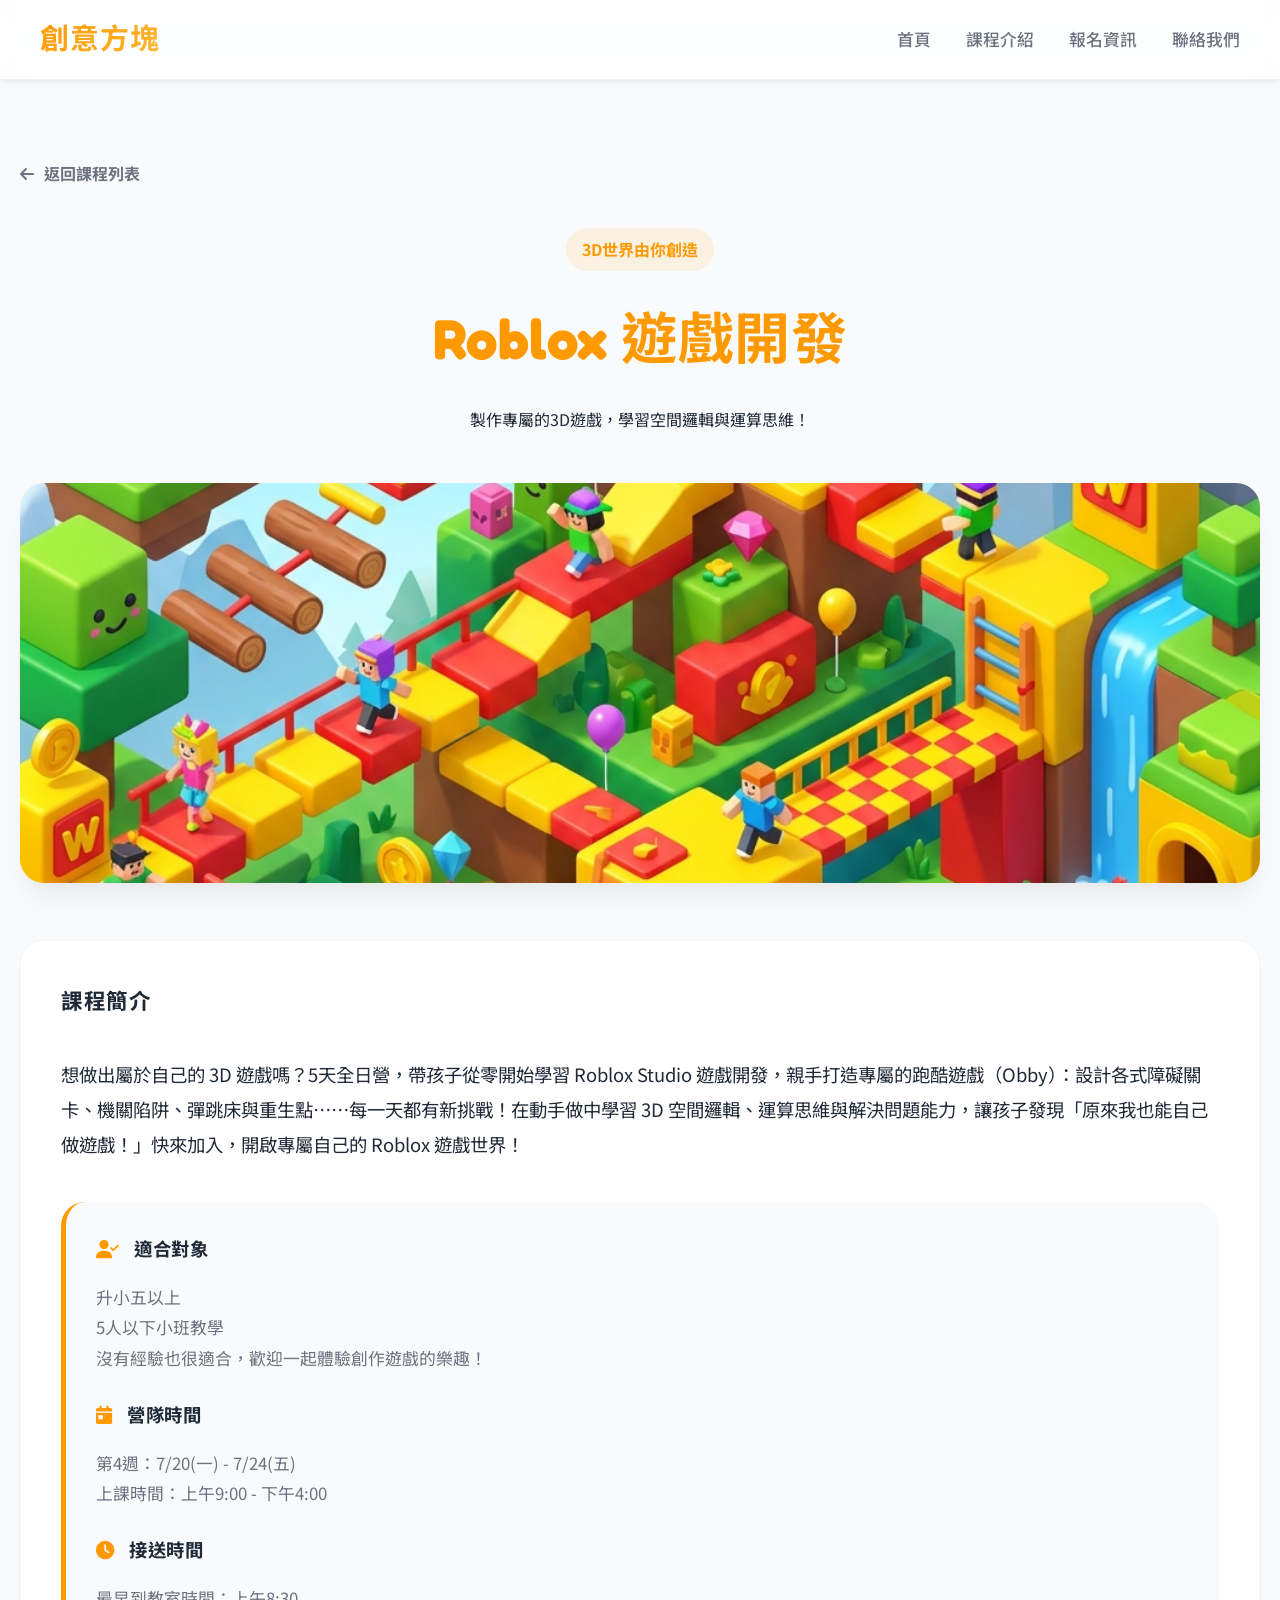
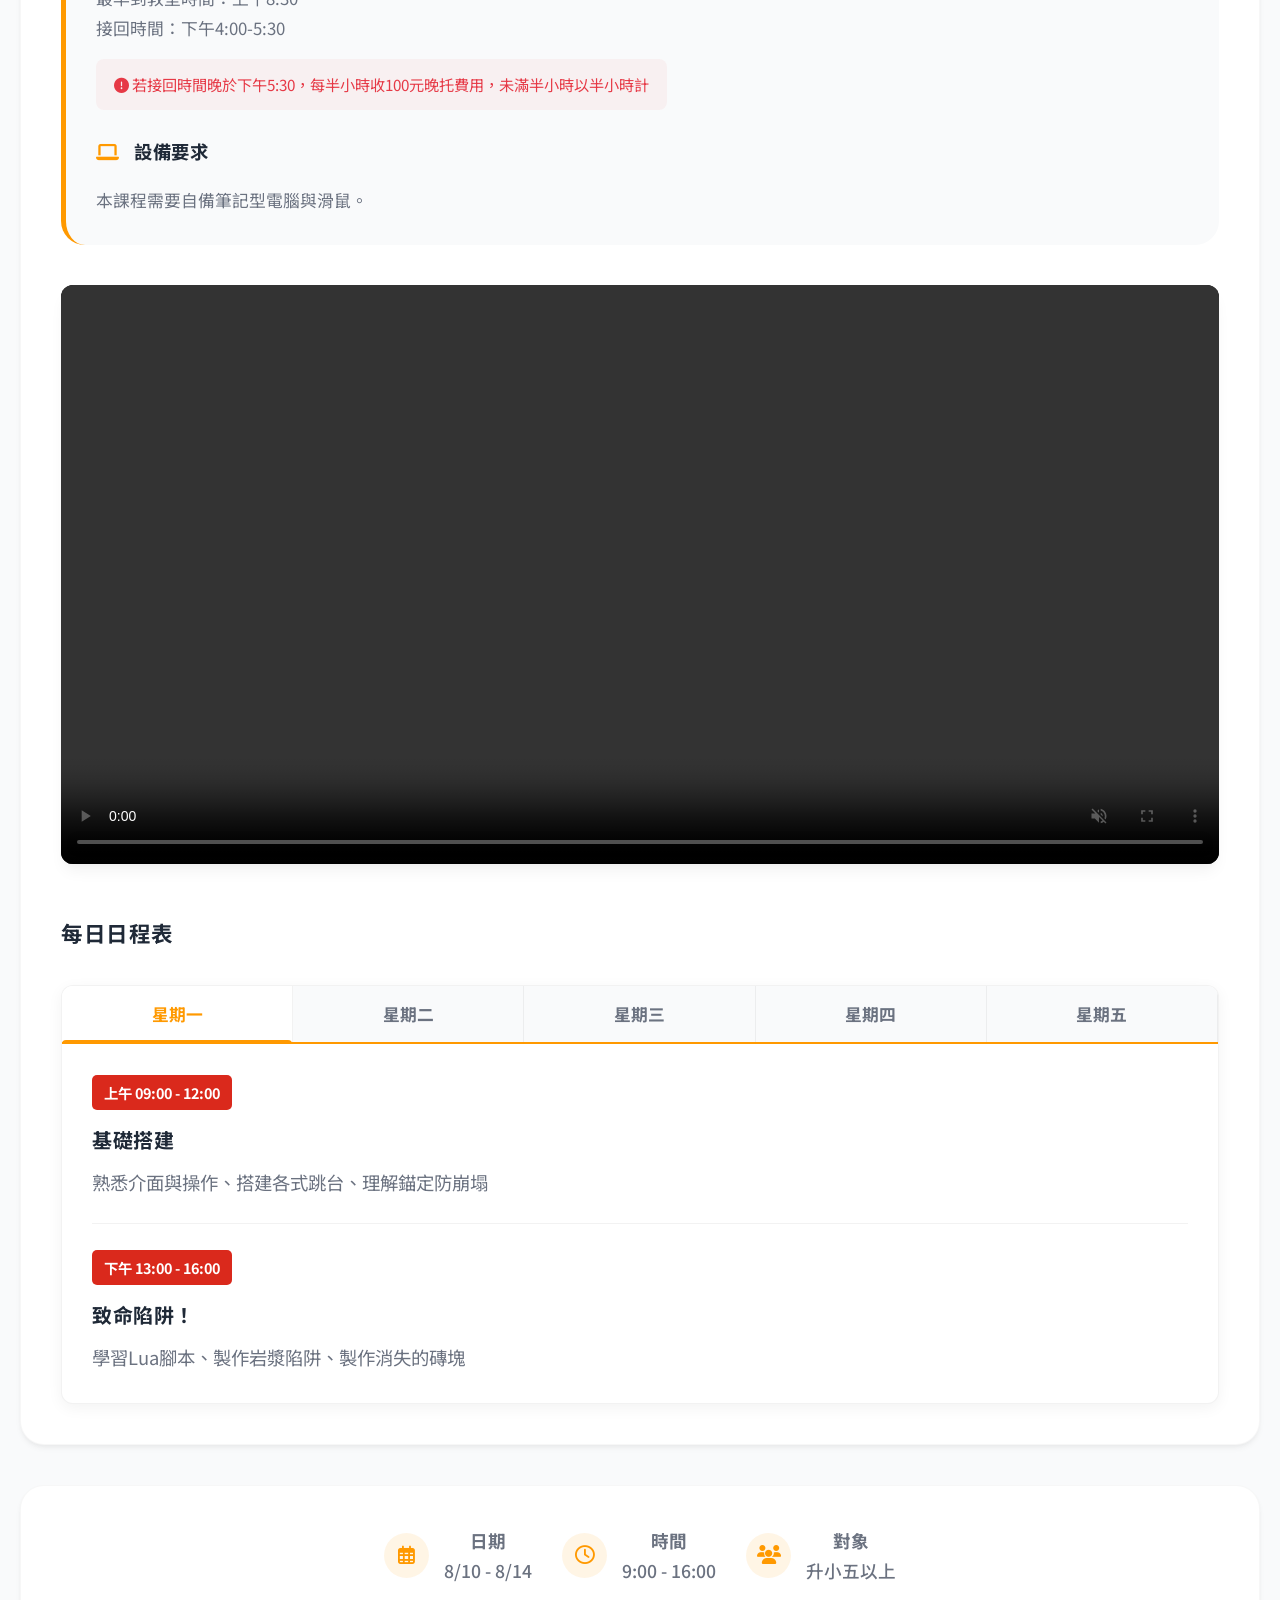
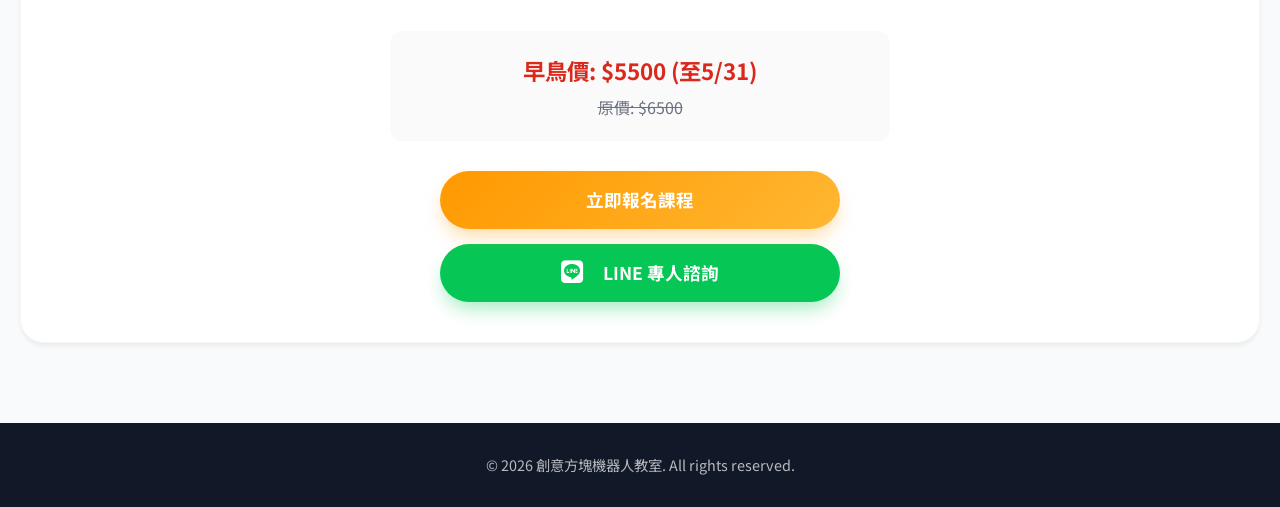
==== commit 4637250f: "Update course target audience and equipment requirements" ====
--- a/course-roblox.html
+++ b/course-roblox.html
@@ -114,6 +114,24 @@
             .course-article { padding: 25px; }
         }
     </style>
+    <!-- Facebook Pixel Code -->
+    <script>
+    !function(f,b,e,v,n,t,s)
+    {if(f.fbq)return;n=f.fbq=function(){n.callMethod?
+    n.callMethod.apply(n,arguments):n.queue.push(arguments)};
+    if(!f._fbq)f._fbq=n;n.push=n;n.loaded=!0;n.version='2.0';
+    n.queue=[];t=b.createElement(e);t.async=!0;
+    t.src=v;s=b.getElementsByTagName(e)[0];
+    s.parentNode.insertBefore(t,s)}(window,document,'script',
+    'https://connect.facebook.net/en_US/fbevents.js');
+     fbq('init', '1451140042361898'); 
+    fbq('track', 'PageView');
+    </script>
+    <noscript>
+     <img height="1" width="1" style="display:none"
+    src="https://www.facebook.com/tr?id=1451140042361898&ev=PageView&noscript=1"/>
+    </noscript>
+    <!-- End Facebook Pixel Code -->
 </head>
 <body class="course-page">
     <nav class="navbar">
@@ -146,7 +164,7 @@
                 <p>想做出屬於自己的 3D 遊戲嗎？5天全日營，帶孩子從零開始學習 Roblox Studio 遊戲開發，親手打造專屬的跑酷遊戲（Obby）：設計各式障礙關卡、機關陷阱、彈跳床與重生點……每一天都有新挑戰！在動手做中學習 3D 空間邏輯、運算思維與解決問題能力，讓孩子發現「原來我也能自己做遊戲！」快來加入，開啟專屬自己的 Roblox 遊戲世界！</p>
                 <div class="course-logistics" style="border-left-color: var(--primary-color);">
                     <h4><i class="fa-solid fa-user-check" style="color: var(--primary-color);"></i> 適合對象</h4>
-                    <p>升小三到升小六<br>5人以下小班教學<br>沒有經驗也很適合，歡迎一起體驗創作遊戲的樂趣！</p>
+                    <p>升小五以上<br>5人以下小班教學<br>沒有經驗也很適合，歡迎一起體驗創作遊戲的樂趣！</p>
                     
                     <h4><i class="fa-solid fa-calendar-day" style="color: var(--primary-color);"></i> 營隊時間</h4>
                     <p>第4週：7/20(一) - 7/24(五)<br>上課時間：上午9:00 - 下午4:00</p>
@@ -154,6 +172,9 @@
                     <h4><i class="fa-solid fa-clock" style="color: var(--primary-color);"></i> 接送時間</h4>
                     <p>最早到教室時間：上午8:30<br>接回時間：下午4:00-5:30</p>
                     <p class="warning-text"><i class="fa-solid fa-circle-exclamation"></i> 若接回時間晚於下午5:30，每半小時收100元晚托費用，未滿半小時以半小時計</p>
+                    
+                    <h4><i class="fa-solid fa-laptop" style="color: var(--primary-color);"></i> 設備要求</h4>
+                    <p>本課程需要自備筆記型電腦與滑鼠。</p>
                 </div>
                 <!-- 課程精選活動影片 -->
                 <div class="video-container" style="margin-top: 40px; text-align: center; background: #000; border-radius: 12px; overflow: hidden; box-shadow: var(--shadow-md);">
@@ -165,6 +186,7 @@
 
                 
                 <h3 style="margin-top: 50px;">每日日程表</h3>
+                <div class="tab-scroll-hint"><i class="fa-solid fa-angles-left"></i> 左右滑動查看更多天數 <i class="fa-solid fa-angles-right"></i></div>
                 <div class="modern-tabs">
                     <div class="tab-nav">
                         <button class="tab-btn active" onclick="switchTab(event, 'day1', 'course-roblox.html')">星期一</button>
--- a/style.css
+++ b/style.css
@@ -702,22 +702,47 @@
 
 
 /* Mobile Responsive Course Schedule Improvements */
-.mobile-scroll-hint {
+.tab-scroll-hint {
     display: none;
-    color: var(--text-secondary);
-    font-size: 0.95rem;
-    text-align: right;
-    margin-bottom: 5px;
-    font-weight: 500;
-}
-.mobile-scroll-hint i {
-    margin-right: 5px;
-    animation: swipeLeftRight 2s infinite ease-in-out;
-}
-
-@keyframes swipeLeftRight {
+}
+
+@media (max-width: 600px) {
+    .tab-scroll-hint {
+        display: flex;
+        justify-content: center;
+        align-items: center;
+        color: var(--text-secondary);
+        font-size: 0.95rem;
+        margin-bottom: 15px;
+        background: rgba(255, 153, 0, 0.1);
+        padding: 8px 16px;
+        border-radius: 50px;
+        width: fit-content;
+        margin-left: auto;
+        margin-right: auto;
+        font-weight: 500;
+    }
+    .tab-scroll-hint i {
+        color: var(--primary-color);
+        font-size: 1.1rem;
+    }
+    .tab-scroll-hint i.fa-angles-left {
+        margin-right: 8px;
+        animation: swipeLeft 1.5s infinite ease-in-out;
+    }
+    .tab-scroll-hint i.fa-angles-right {
+        margin-left: 8px;
+        animation: swipeRight 1.5s infinite ease-in-out;
+    }
+}
+
+@keyframes swipeLeft {
     0%, 100% { transform: translateX(0); }
-    50% { transform: translateX(8px); }
+    50% { transform: translateX(-5px); }
+}
+@keyframes swipeRight {
+    0%, 100% { transform: translateX(0); }
+    50% { transform: translateX(5px); }
 }
 
 @media (max-width: 850px) {
@@ -911,5 +936,3 @@
     margin: 0;
 }
 
-/* Remove old mobile-scroll-hint since we use tabs */
-.mobile-scroll-hint { display: none !important; }
